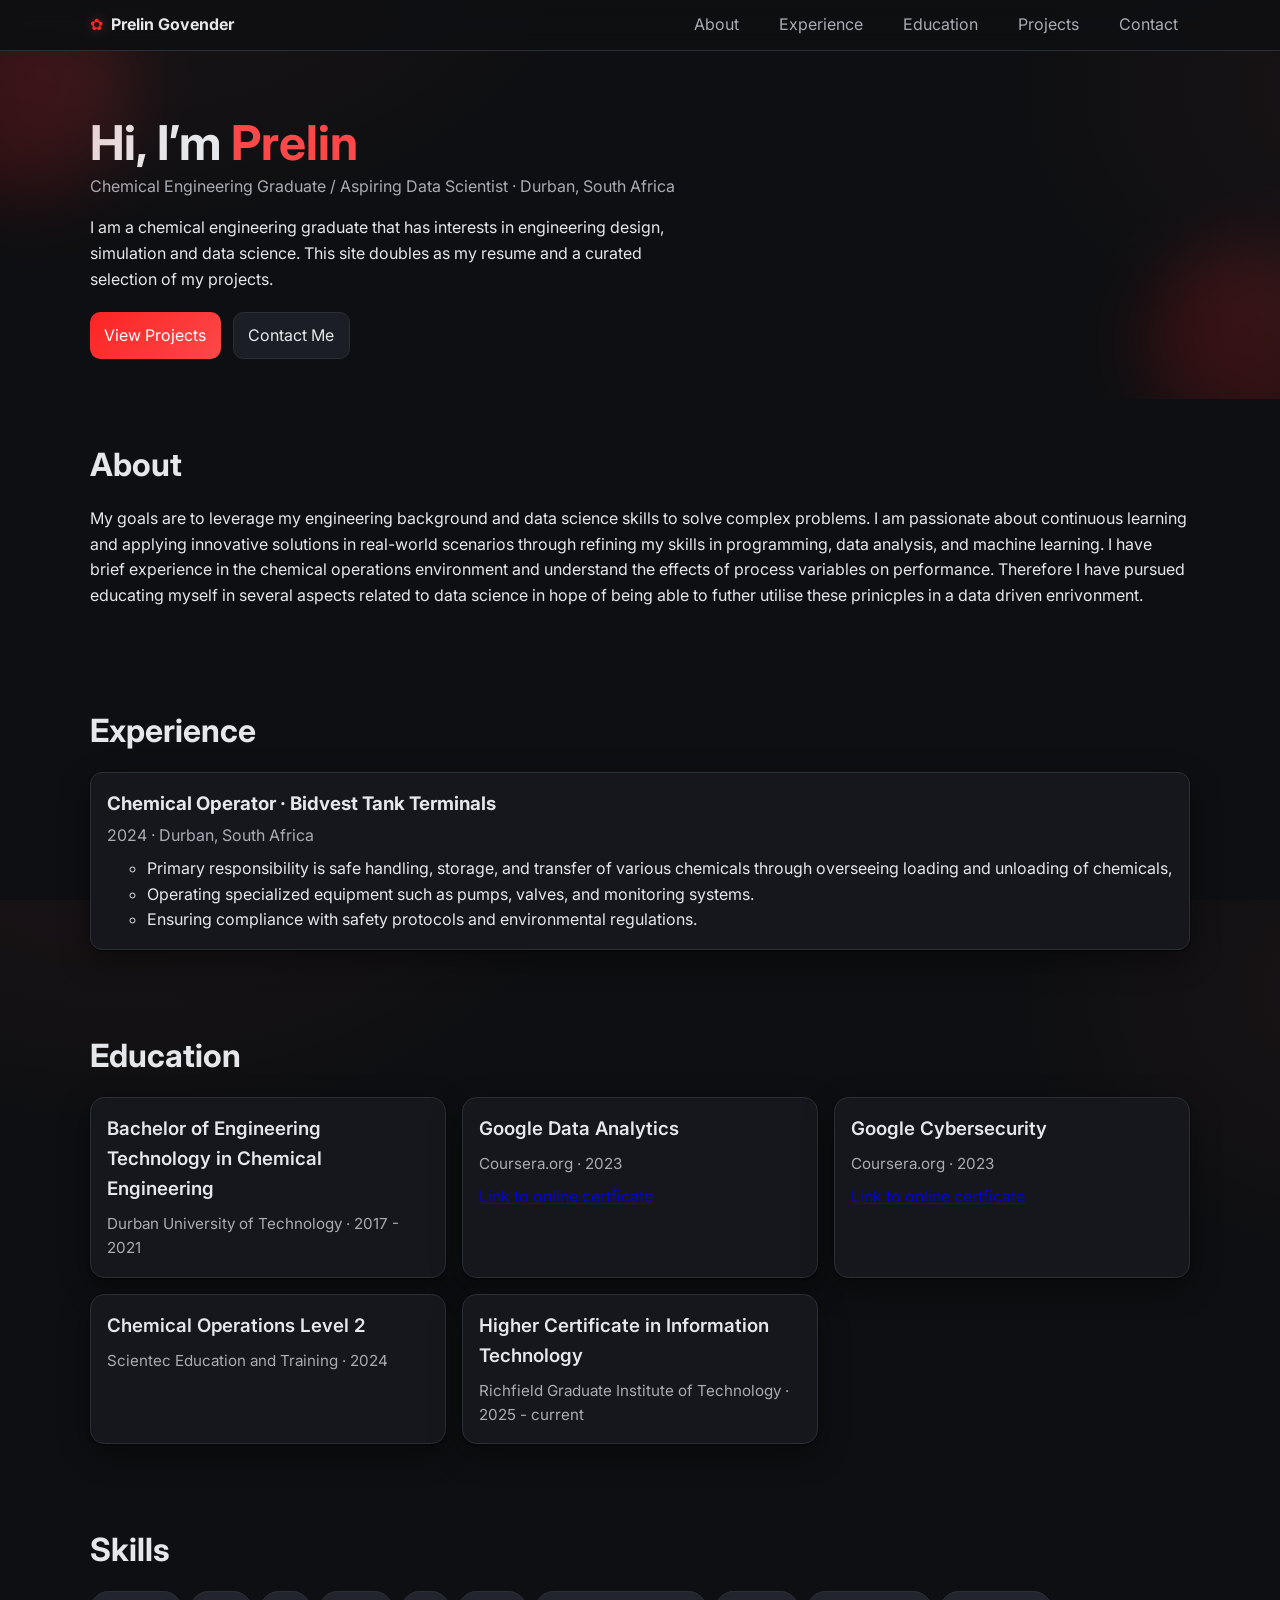
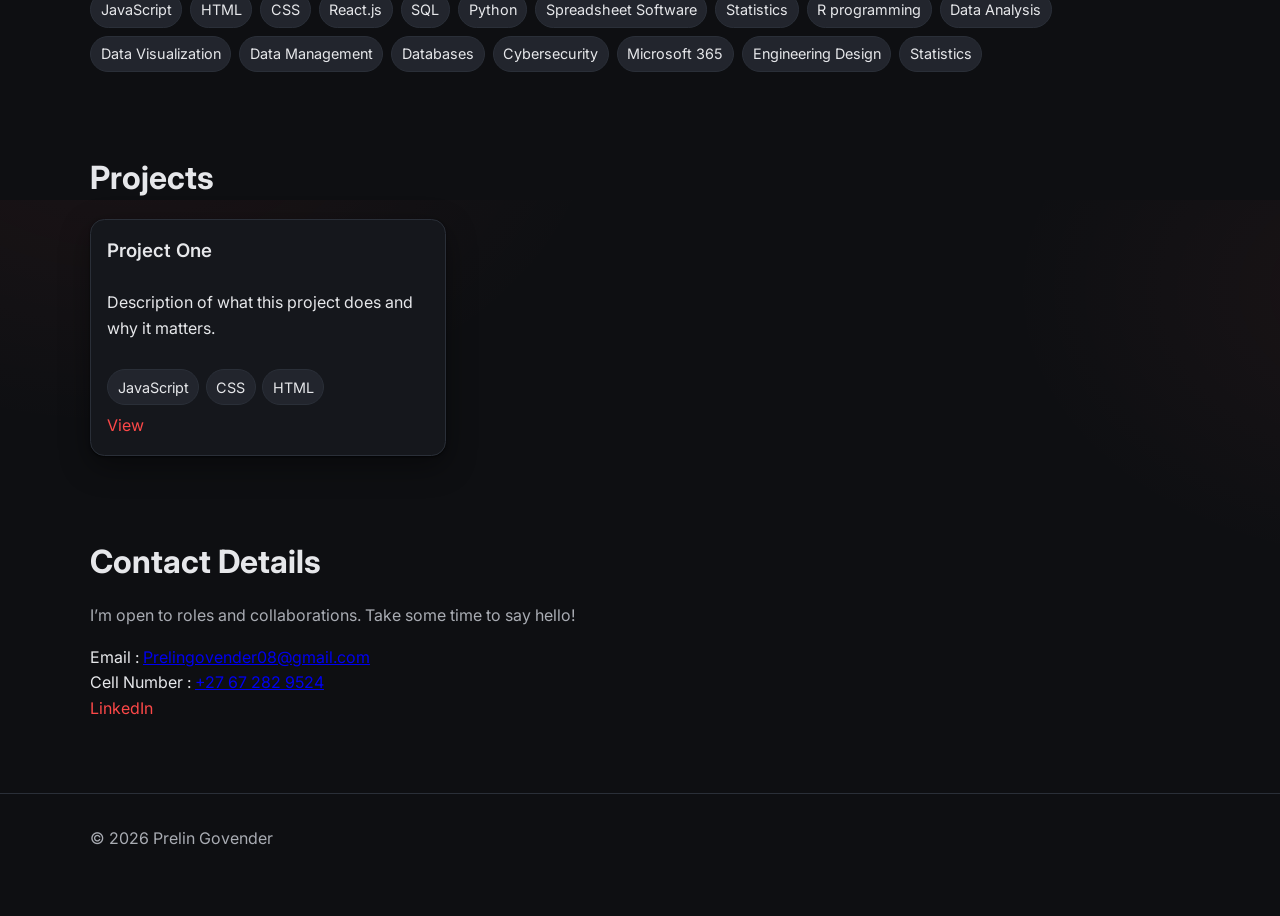
==== index.html @ b4be7add "favicon_update" ====
<!doctype html>
<html lang="en">
  <head>
    <meta charset="utf-8" />
    <meta name="viewport" content="width=device-width, initial-scale=1" />
    <meta name="color-scheme" content="dark light" />
    <title>Portfolio | Resume</title>
    <link rel="preconnect" href="https://fonts.googleapis.com" />
    <link rel="preconnect" href="https://fonts.gstatic.com" crossorigin />
    <link href="https://fonts.googleapis.com/css2?family=Inter:wght@300;400;500;600;700;800;900&display=swap" rel="stylesheet" />
    <link rel="stylesheet" href="styles/style.css" />
    <link rel="icon" type="image/png" href="resources/pglogo.png">
  </head>
  <body>
    <a class="skip-link" href="#main">Skip to content</a>

    <header class="site-header" role="banner">
      <div class="container">
        <div class="brand">
          <span class="brand__mark" aria-hidden="true">✿</span>
          <a href="#" class="brand__name">Prelin Govender</a>
        </div>
        <nav class="nav" aria-label="Primary">
          <button class="nav__toggle" aria-expanded="false" aria-controls="navMenu">Menu</button>
          <ul id="navMenu" class="nav__list" aria-expanded="false">
            <li><a href="#about">About</a></li>
            <li><a href="#experience">Experience</a></li>
            <li><a href="#education">Education</a></li>
            <li><a href="#projects">Projects</a></li>
            <li><a href="#contact">Contact</a></li>
          </ul>
        </nav>
      </div>
    </header>

    <main id="main" class="site-main" tabindex="-1">
      <section class="hero" id="hero" aria-label="Introduction">
        <div class="container">
          <div class="hero__content">
            <h1>Hi, I’m <span class="accent">Prelin</span></h1>
            <p class="subtitle">Chemical Engineering Graduate / Aspiring Data Scientist · Durban, South Africa</p>
            <p class="summary">I am a chemical engineering graduate that has interests in engineering design, simulation and data science. This site doubles as my resume and a curated selection of my projects.</p>
            <div class="hero__cta">
              <a class="btn primary" href="#projects">View Projects</a>
              <a class="btn" href="#contact">Contact Me</a>
            </div>
          </div>
        </div>
      </section>

      <section id="about" class="section about">
        <div class="container">
          <h2>About</h2>
          <p>
            My goals are to leverage my engineering background and data science skills to solve complex problems. 
            I am passionate about continuous learning and applying innovative solutions in real-world scenarios through 
            refining my skills in programming, data analysis, and machine learning. I have brief experience in the chemical 
            operations environment and understand the effects of process variables on performance. Therefore I have pursued 
            educating myself in several aspects related to data science in hope of being able to futher utilise these prinicples 
            in a data driven enrivonment.
          </p>
        </div>
      </section>

      <section id="experience" class="section experience">
        <div class="container">
          <h2>Experience</h2>
          <ul class="timeline" id="experience-list">
                        <li class="timeline__item">
              <div class="timeline__meta">
                <h3>Chemical Operator · Bidvest Tank Terminals</h3>
                <p class="muted">2024 · Durban, South Africa</p>
              </div>
              <div class="timeline__body">
                <ul>
                  <li>Primary responsibility is safe handling, storage, and transfer of various chemicals through overseeing loading and unloading of 
                    chemicals,</li>
                  <li>Operating specialized equipment such as pumps, valves, and monitoring systems.</li>
                  <li>Ensuring compliance with safety protocols and environmental regulations.</li>
                </ul>
              </div>
            </li>
          </ul>
        </div>
      </section>

      <section id="education" class="section education">
        <div class="container">
          <div class="section__header">
            <h2>Education</h2>
          </div>
          <ul class="cards" id="education-list">
            <li class="card">
              <h3 class="card__title">Bachelor of Engineering Technology in Chemical Engineering</h3>
              <div class="card__meta">Durban University of Technology · 2017 - 2021</div>
            </li>
            <li class="card">
              <h3 class="card__title">Google Data Analytics</h3>
              <div class="card__meta">Coursera.org · 2023</div>
              <a href = "https://coursera.org/share/3fff1cadf4244ac0c84a79e28ade440d" target = "_blank">Link to online certficate</a>
            </li>
            <li class="card">
              <h3 class="card__title">Google Cybersecurity</h3>
              <div class="card__meta">Coursera.org · 2023</div>
              <a href = "https://coursera.org/share/6d0e8db7464a2d89652a6affb3ff6e20" target = "_blank">Link to online certficate</a>
            </li>
            <li class="card">
              <h3 class="card__title">Chemical Operations Level 2</h3>
              <div class="card__meta">Scientec Education and Training · 2024</div>
            </li>
            <li class="card">
              <h3 class="card__title">Higher Certificate in Information Technology</h3>
              <div class="card__meta">Richfield Graduate Institute of Technology · 2025 - current</div>
            </li>
          </ul>
                  </div>
      </section>

      <section id="skills" class="section skills">
        <div class="container">
          <h2>Skills</h2>
          <ul class="chipset">
            <li class="chip">JavaScript</li>
            <li class="chip">HTML</li>
            <li class="chip">CSS</li>
            <li class="chip">React.js</li>
            <li class="chip">SQL</li>
            <li class="chip">Python</li>
            <li class="chip">Spreadsheet Software</li>
            <li class="chip">Statistics</li>
            <li class="chip">R programming</li>
            <li class="chip">Data Analysis</li>
            <li class="chip">Data Visualization</li>
            <li class="chip">Data Management</li>
            <li class="chip">Databases</li>
            <li class="chip">Cybersecurity</li>
            <li class="chip">Microsoft 365</li>
            <li class="chip">Engineering Design</li>
            <li class="chip">Statistics</li>

          </ul>
        </div>
      </section>

      <section id="projects" class="section projects">
        <div class="container">
          <div class="section__header">
            <h2>Projects</h2>
          </div>
          <div class="grid" id="projects-grid">
            <article class="card">
              <h3 class="card__title">Project One</h3>
              <p>Description of what this project does and why it matters.</p>
              <div class="card__tags">
                <span class="chip">JavaScript</span>
                <span class="chip">CSS</span>
                <span class="chip">HTML</span>
              </div>
              <div><a class="link" href="#" target="_blank" rel="noopener">View</a></div>
            </article>
          </div>
                  </div>
      </section>

      <section id="contact" class="section contact">
        <div class="container">
          <h2>Contact Details</h2>
          <p class="muted">I’m open to roles and collaborations. Take some time to say hello!</p>
          <ul class="contact-list">
            <li>Email : <a href="mailto:prelingovender08@gmail.com">Prelingovender08@gmail.com</a></li>
            <li>Cell Number : <a href="tel:+27672829524">+27 67 282 9524</a></li>
            <li><a href="https://www.linkedin.com/in/prelin-govender-8572bbb1" target="_blank" rel="noopener" class="link">LinkedIn</a></li>
          </ul>
        </div>
      </section>
    </main>

    <footer class="site-footer">
      <div class="container">
        <p class="muted">© <span id="year"></span> Prelin Govender</p>
      </div>
    </footer>

    <script src="scripts/script.js" defer></script>
  </body>
</html>
---- styles/style.css ----
/* Simplified theme keeping the same general look */
:root {
  --bg: #0e0f12;
  --surface: #15171c;
  --surface-2: #1b1e24;
  --text: #e6e7ea;
  --muted: #a9acb3;
  --accent: #fc2424;
  --accent-2: #fc4848;
  --border: #2a2f38;
  --chip: #22252d;
  --warning: #f1c40f;
  --shadow: 0 10px 30px rgba(0, 0, 0, 0.4), 0 1px 2px rgba(0, 0, 0, 0.6);
}

* { box-sizing: border-box; }
html, body { height: 100%; }
html { scroll-behavior: smooth; }

body {
  margin: 0;
  font-family: 'Inter', system-ui, -apple-system, Segoe UI, Roboto, Ubuntu, Cantarell, Noto Sans, Helvetica, Arial, 'Apple Color Emoji', 'Segoe UI Emoji';
  background:
    radial-gradient(1200px 800px at 10% -10%, rgba(255, 100, 100, 0.06), transparent 40%),
    radial-gradient(1000px 700px at 110% 10%, rgba(255, 100, 100, 0.05), transparent 40%),
    var(--bg);
  color: var(--text);
  line-height: 1.6;
}

img { max-width: 100%; display: block; }

.container { width: min(1100px, 92%); margin: 0 auto; }

.skip-link {
  position: absolute; left: -999px; top: auto; width: 1px; height: 1px; overflow: hidden;
}
.skip-link:focus {
  left: 1rem; top: 1rem; width: auto; height: auto; background: var(--surface);
  color: var(--text); padding: .5rem .75rem; border-radius: .5rem; box-shadow: var(--shadow);
}

/* Header */
.site-header {
  position: sticky; top: 0; z-index: 1000;
  backdrop-filter: saturate(150%) blur(10px);
  background: rgba(14, 15, 18, 0.8);
  border-bottom: 1px solid var(--border);
}
.site-header .container { display: flex; align-items: center; justify-content: space-between; padding: .75rem 0; }
.brand { display: flex; align-items: center; gap: .5rem; font-weight: 700; }
.brand__name { color: var(--text); text-decoration: none; }
.brand__mark { color: var(--accent); filter: drop-shadow(0 0 6px rgba(255,100,100,.35)); }

.nav__toggle { display: none; }
.nav__list { display: flex; gap: 1rem; list-style: none; margin: 0; padding: 0; }
.nav__list a { color: var(--muted); text-decoration: none; padding: .5rem .75rem; border-radius: .5rem; }
.nav__list a:hover, .nav__list a:focus { background: var(--surface-2); color: var(--text); }

@media (max-width: 760px) {
  .nav__toggle { display: inline-flex; align-items: center; gap: .5rem; background: var(--surface-2); color: var(--text); border: 1px solid var(--border); border-radius: .5rem; padding: .5rem .75rem; }
  .nav__list { position: absolute; right: 4%; top: 56px; flex-direction: column; background: var(--surface); border: 1px solid var(--border); border-radius: .75rem; padding: .5rem; display: none; width: 240px; box-shadow: var(--shadow); }
  .nav__list[aria-expanded="true"] { display: flex; }
}

/* Hero */
.hero { position: relative; padding: 4rem 0 2.5rem; overflow: hidden; }
.hero__content h1 { font-size: clamp(1.8rem, 2vw + 1.6rem, 3rem); line-height: 1.15; margin: 0; }
.subtitle { margin: .25rem 0 1rem; color: var(--muted); }
.summary { color: var(--text); max-width: 60ch; }
.hero__cta { margin-top: 1.25rem; display: flex; gap: .75rem; flex-wrap: wrap; }

/* Decorative red accents */
.hero::before,
.hero::after {
  content: ""; position: absolute; width: 220px; height: 220px;
  background:
    radial-gradient(circle at 30% 30%, var(--accent), transparent 60%),
    radial-gradient(circle at 70% 30%, var(--accent-2), transparent 60%),
    radial-gradient(circle at 50% 70%, var(--accent), transparent 60%);
  filter: blur(32px) saturate(120%);
  opacity: .18; border-radius: 50%;
}
.hero::before { left: -80px; top: -60px; transform: rotate(25deg); }
.hero::after { right: -80px; bottom: -60px; transform: rotate(-25deg); }

/* Sections */
.section { padding: 2.5rem 0; }
.section h2 { font-size: clamp(1.4rem, 1vw + 1.2rem, 2rem); margin: 0 0 1rem; }
.section__header { display: flex; align-items: baseline; justify-content: space-between; gap: 1rem; flex-wrap: wrap; }
.section__actions { margin-top: 1rem; }

/* Buttons */
.btn { background: var(--surface-2); color: var(--text); border: 1px solid var(--border); padding: .6rem .9rem; border-radius: .65rem; text-decoration: none; display: inline-flex; align-items: center; gap: .5rem; cursor: pointer; }
.btn:hover { background: #1e222a; }
.btn.primary { background: linear-gradient(135deg, var(--accent), var(--accent-2)); border: none; color: #fff; }
.btn.outline { background: transparent; border: 1px solid var(--border); }

/* Timeline */
.timeline { list-style: none; margin: 0; padding: 0; display: grid; gap: 1rem; }
.timeline__item { background: var(--surface); border: 1px solid var(--border); border-radius: .75rem; padding: 1rem; box-shadow: var(--shadow); }
.timeline__meta h3 { margin: 0 0 .25rem; }
.timeline__meta .muted { color: var(--muted); margin: 0 0 .5rem; }

/* Cards / Grid */
.cards, .grid { display: grid; grid-template-columns: repeat(auto-fill, minmax(320px, 1fr)); gap: 1rem; }
.cards { list-style: none; margin: 0; padding: 0; }
.card { background: var(--surface); border: 1px solid var(--border); border-radius: .9rem; padding: 1rem; box-shadow: var(--shadow); display: flex; flex-direction: column; gap: .5rem; }
.card .card__title { margin: 0; font-weight: 600; }
.card .card__meta { color: var(--muted); font-size: .95rem; }
.card .card__tags { margin-top: .25rem; display: flex; flex-wrap: wrap; gap: .4rem; }

/* Chips */
.chipset { list-style: none; margin: 0; padding: 0; display: flex; flex-wrap: wrap; gap: .5rem; }
.chip { background: var(--chip); color: var(--text); border: 1px solid var(--border); padding: .35rem .6rem; border-radius: 999px; font-size: .9rem; }

/* Contact */
.contact-list { list-style: none; margin: 0; padding: 0; gap: .75rem; }
.link { color: var(--accent-2); text-decoration: none; }
.link:hover { text-decoration: underline; }

/* Footer */
.site-footer { border-top: 1px solid var(--border); padding: 1rem 0 3rem; margin-top: 2rem; }
.muted { color: var(--muted); }
.accent { color: var(--accent-2); }

/* NoScript message */
.noscript { background: var(--warning); color: #1a1a1a; padding: .75rem; border-radius: .5rem; margin: 1rem auto; }
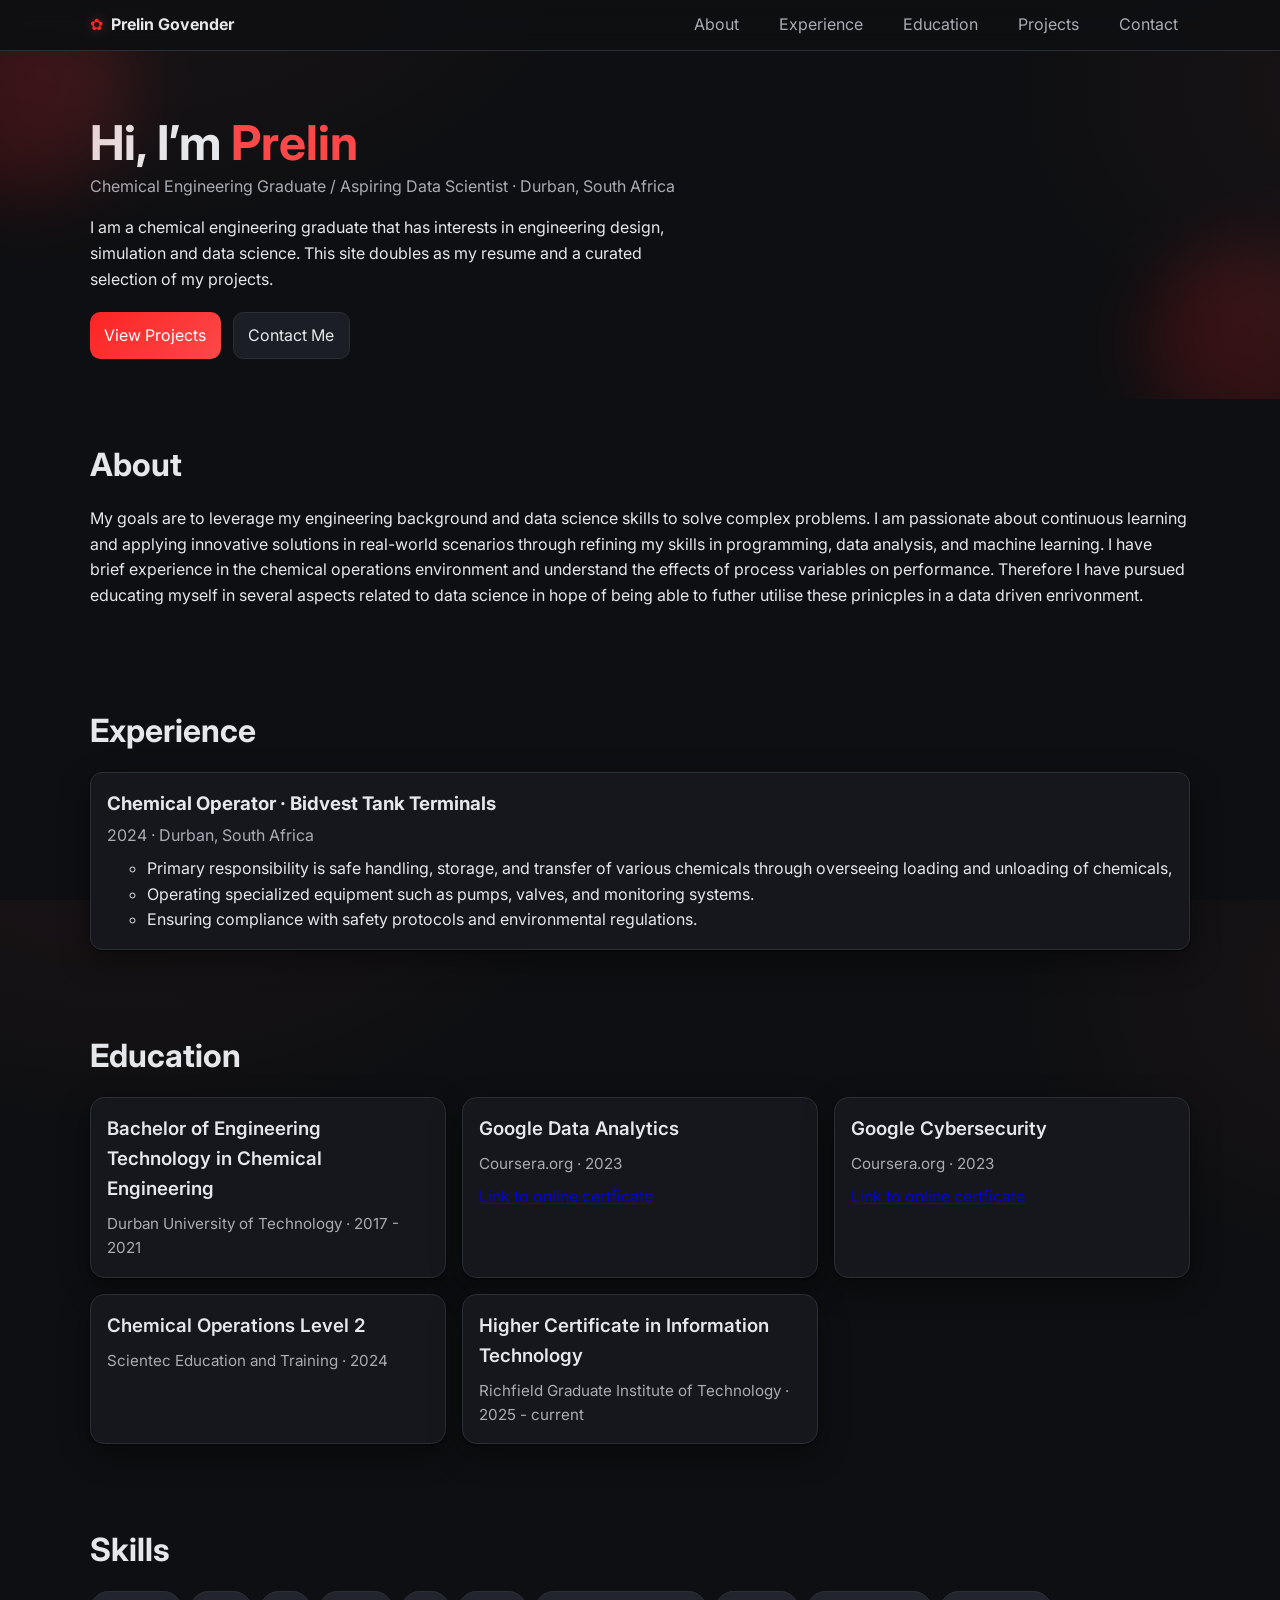
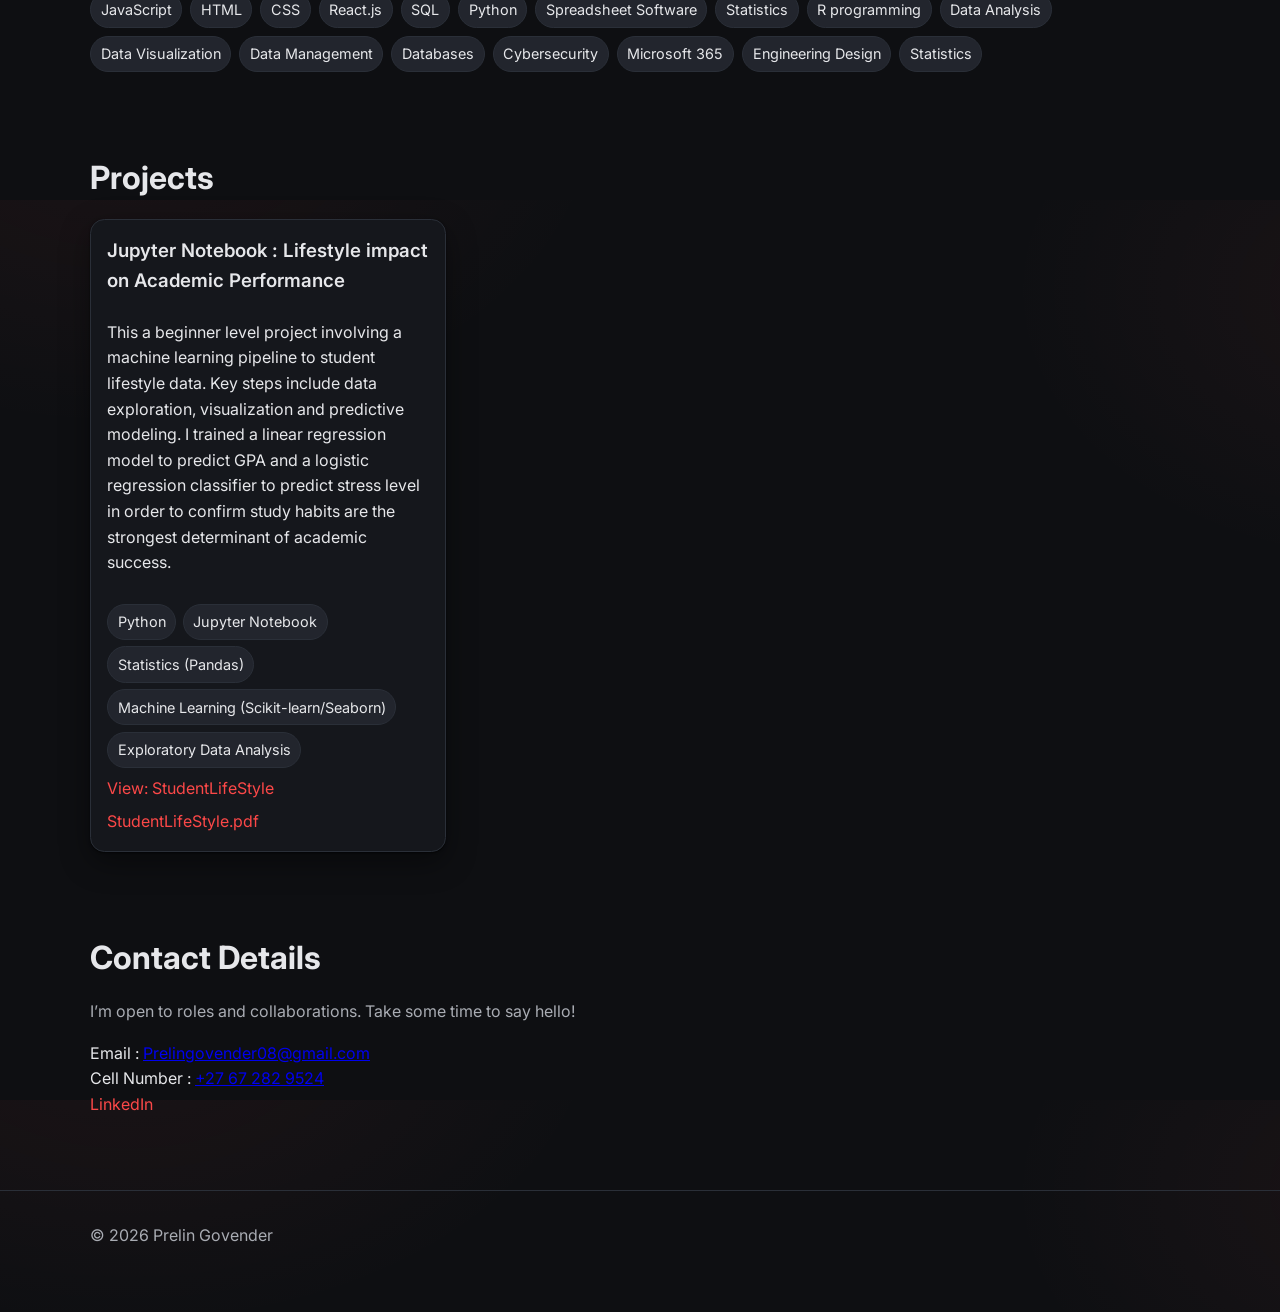
==== commit f9e132a4: "proj1_launch" ====
--- a/index.html
+++ b/index.html
@@ -9,7 +9,7 @@
     <link rel="preconnect" href="https://fonts.gstatic.com" crossorigin />
     <link href="https://fonts.googleapis.com/css2?family=Inter:wght@300;400;500;600;700;800;900&display=swap" rel="stylesheet" />
     <link rel="stylesheet" href="styles/style.css" />
-    <link rel="icon" type="image/png" href="resources/pglogo.png">
+    <link rel="icon" type="image/png" href="resources/logo.png" />
   </head>
   <body>
     <a class="skip-link" href="#main">Skip to content</a>
@@ -149,14 +149,19 @@
           </div>
           <div class="grid" id="projects-grid">
             <article class="card">
-              <h3 class="card__title">Project One</h3>
-              <p>Description of what this project does and why it matters.</p>
+              <h3 class="card__title">Jupyter Notebook : Lifestyle impact on Academic Performance</h3>
+              <p>This a beginner level project involving a machine learning pipeline to student lifestyle data. Key steps include data exploration, visualization and predictive modeling. 
+                I trained a linear regression model to predict GPA and a logistic regression classifier to predict stress level in order to confirm study habits are the strongest determinant of academic 
+                success.</p>
               <div class="card__tags">
-                <span class="chip">JavaScript</span>
-                <span class="chip">CSS</span>
-                <span class="chip">HTML</span>
+                <span class="chip">Python</span>
+                <span class="chip">Jupyter Notebook</span>
+                <span class="chip">Statistics (Pandas)</span>
+                <span class="chip">Machine Learning (Scikit-learn/Seaborn)</span>
+                <span class="chip">Exploratory Data Analysis</span>
               </div>
-              <div><a class="link" href="#" target="_blank" rel="noopener">View</a></div>
+              <div><a class="link" href="/pages/StudentLifestyle.html" target="_blank" rel="noopener">View: StudentLifeStyle</a></div>
+              <div><a class="link" href="resources/PG.StudentLifestyle.pdf" target="_blank" rel="noopener">StudentLifeStyle.pdf</a></div>
             </article>
           </div>
                   </div>
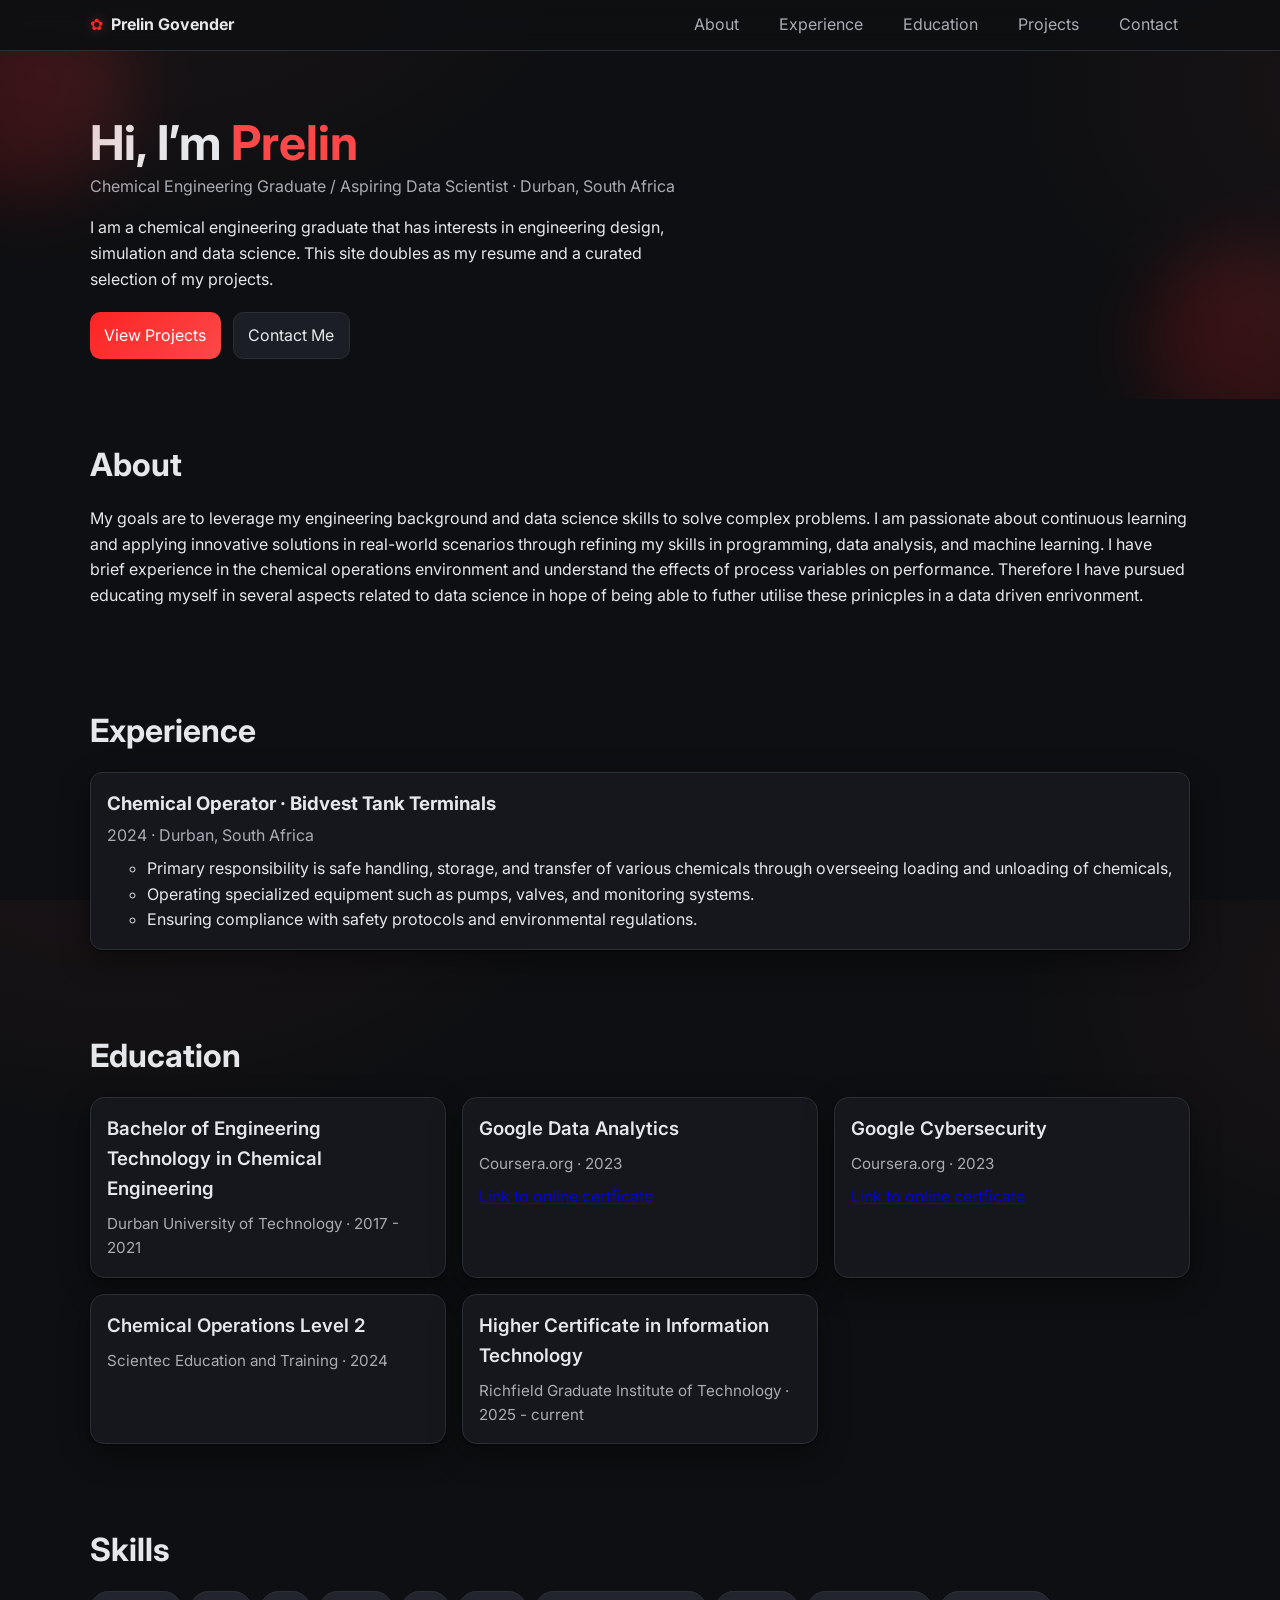
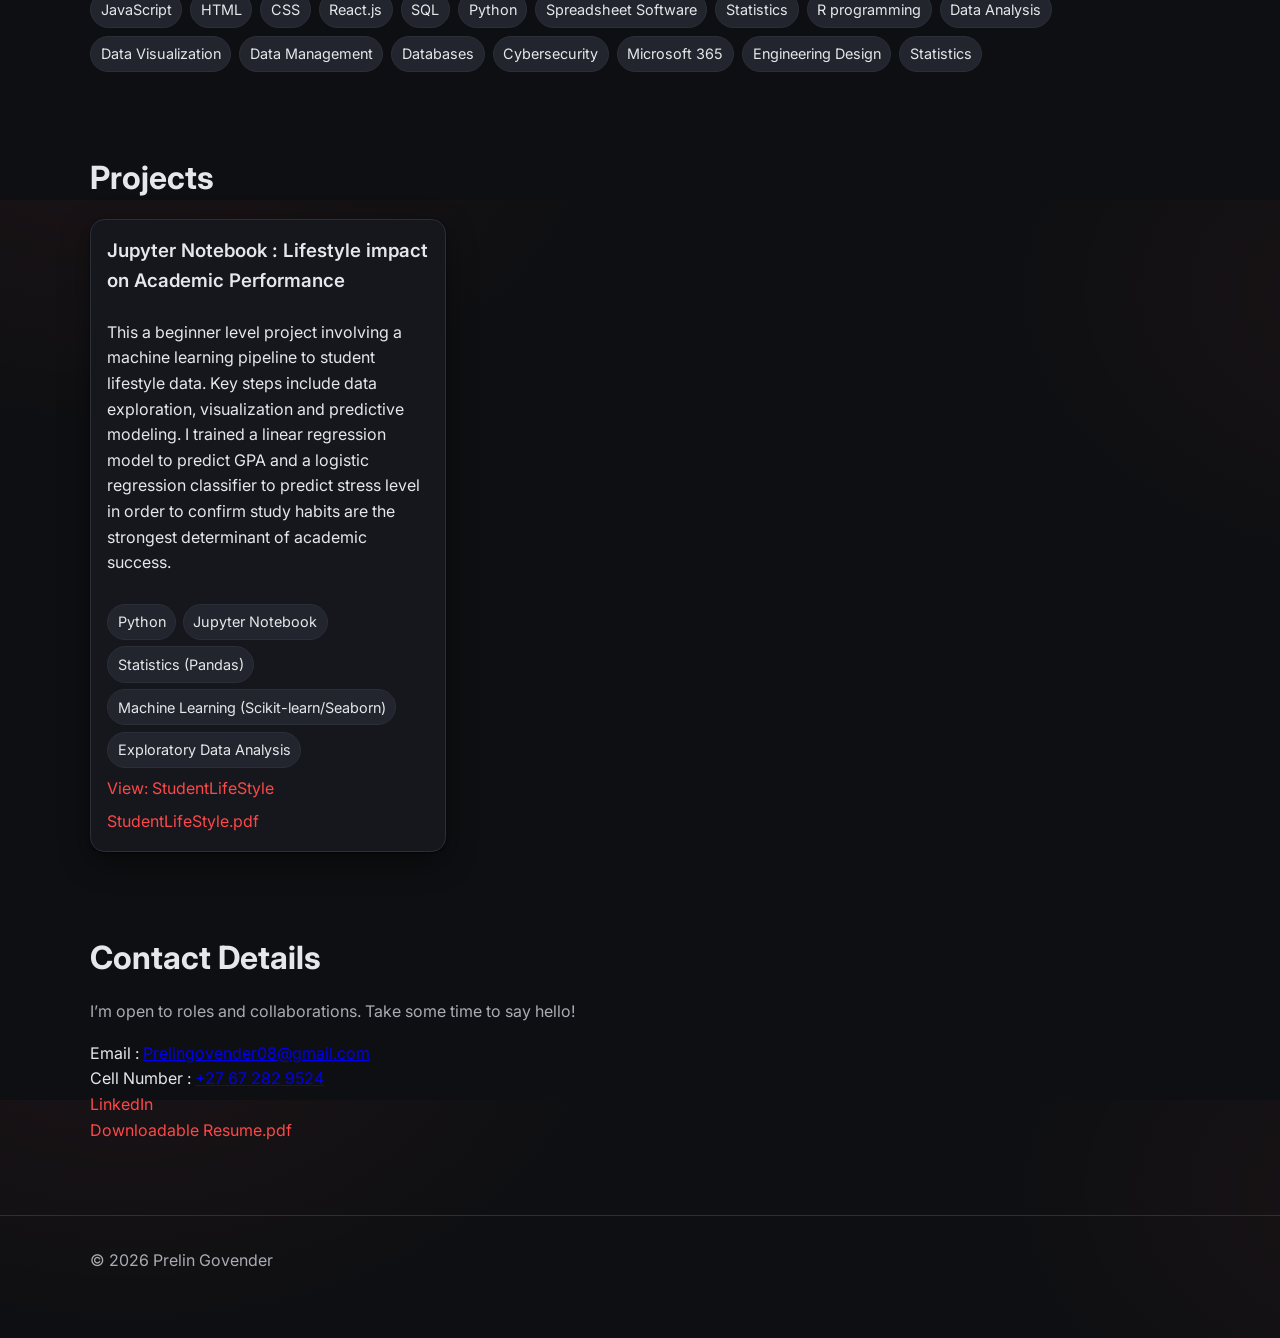
==== commit 0b2936d5: "resume_added" ====
--- a/index.html
+++ b/index.html
@@ -160,7 +160,7 @@
                 <span class="chip">Machine Learning (Scikit-learn/Seaborn)</span>
                 <span class="chip">Exploratory Data Analysis</span>
               </div>
-              <div><a class="link" href="/pages/StudentLifestyle.html" target="_blank" rel="noopener">View: StudentLifeStyle</a></div>
+              <div><a class="link" href="pages/StudentLifestyle.html" target="_blank" rel="noopener">View: StudentLifeStyle</a></div>
               <div><a class="link" href="resources/PG.StudentLifestyle.pdf" target="_blank" rel="noopener">StudentLifeStyle.pdf</a></div>
             </article>
           </div>
@@ -175,6 +175,7 @@
             <li>Email : <a href="mailto:prelingovender08@gmail.com">Prelingovender08@gmail.com</a></li>
             <li>Cell Number : <a href="tel:+27672829524">+27 67 282 9524</a></li>
             <li><a href="https://www.linkedin.com/in/prelin-govender-8572bbb1" target="_blank" rel="noopener" class="link">LinkedIn</a></li>
+            <li><a class="link" href="resources/pgcv2025.4.pdf" target="_blank" rel="noopener">Downloadable Resume.pdf</a></li>
           </ul>
         </div>
       </section>
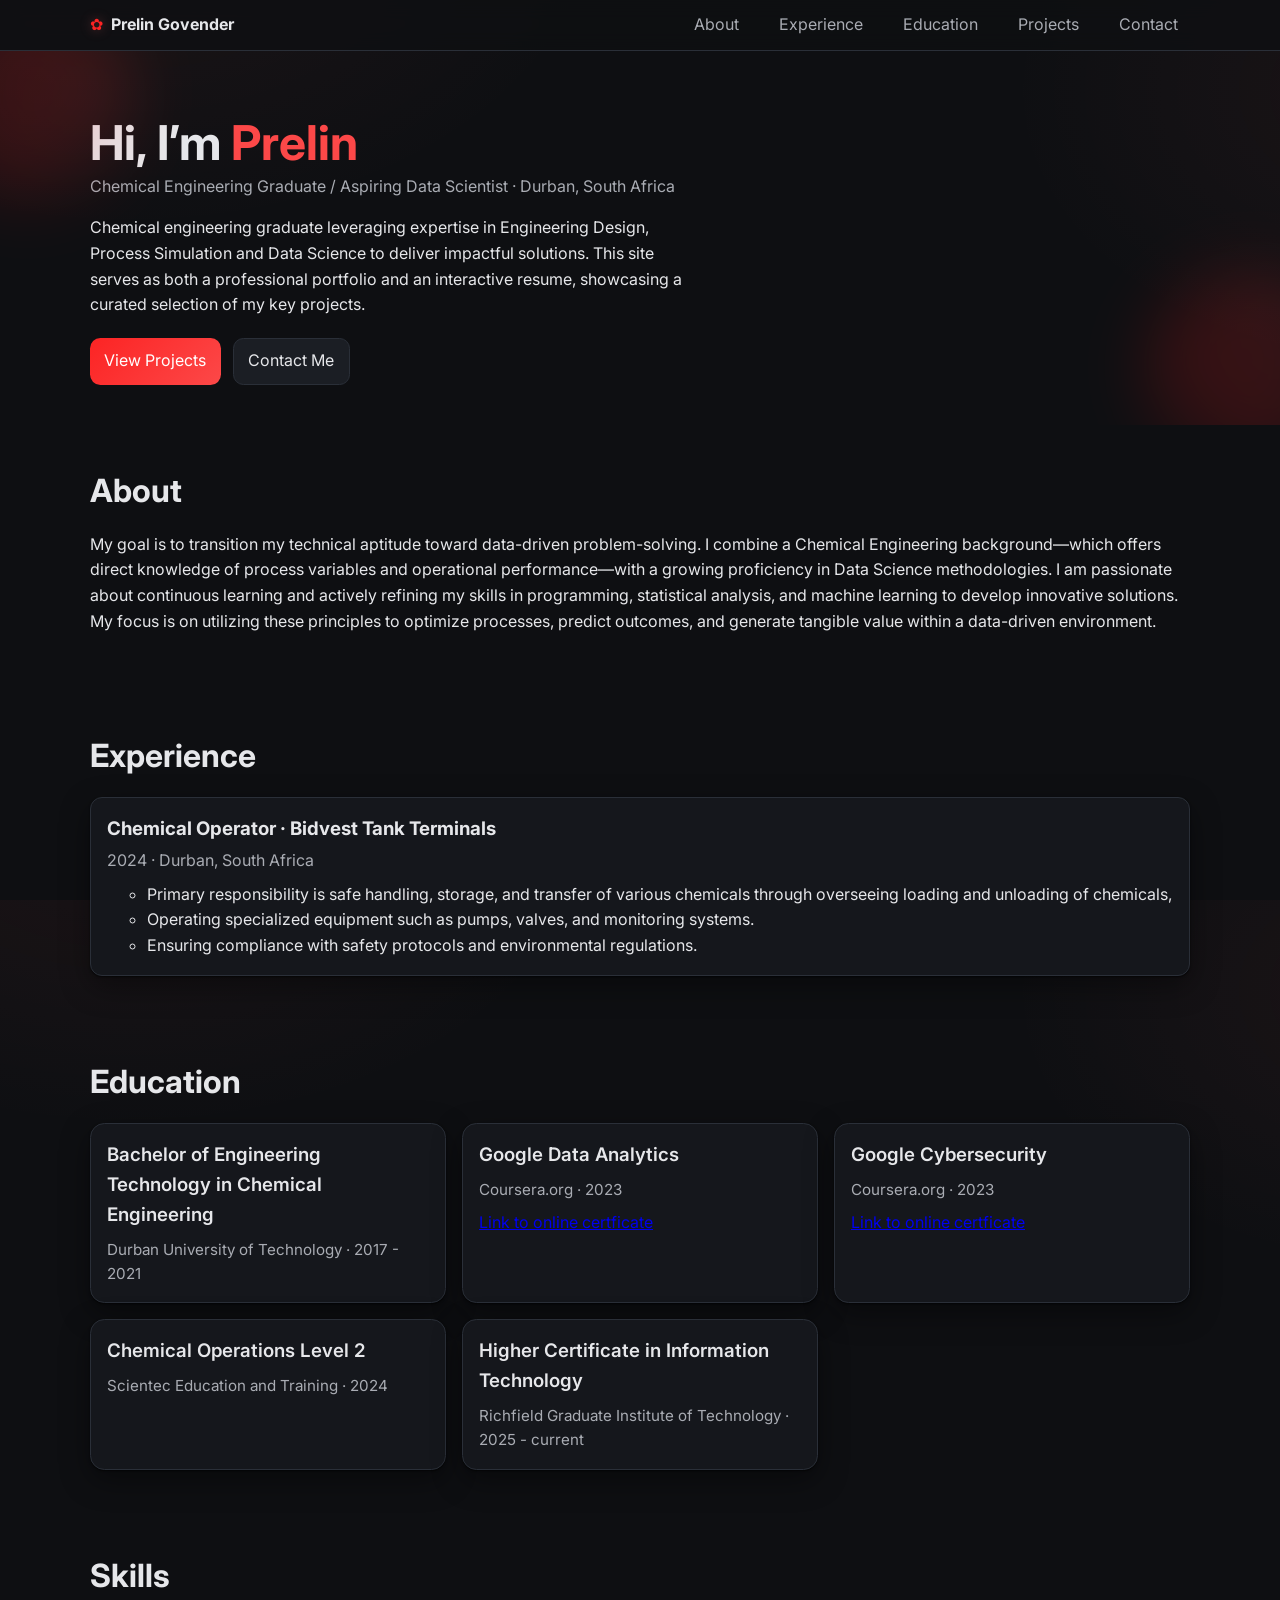
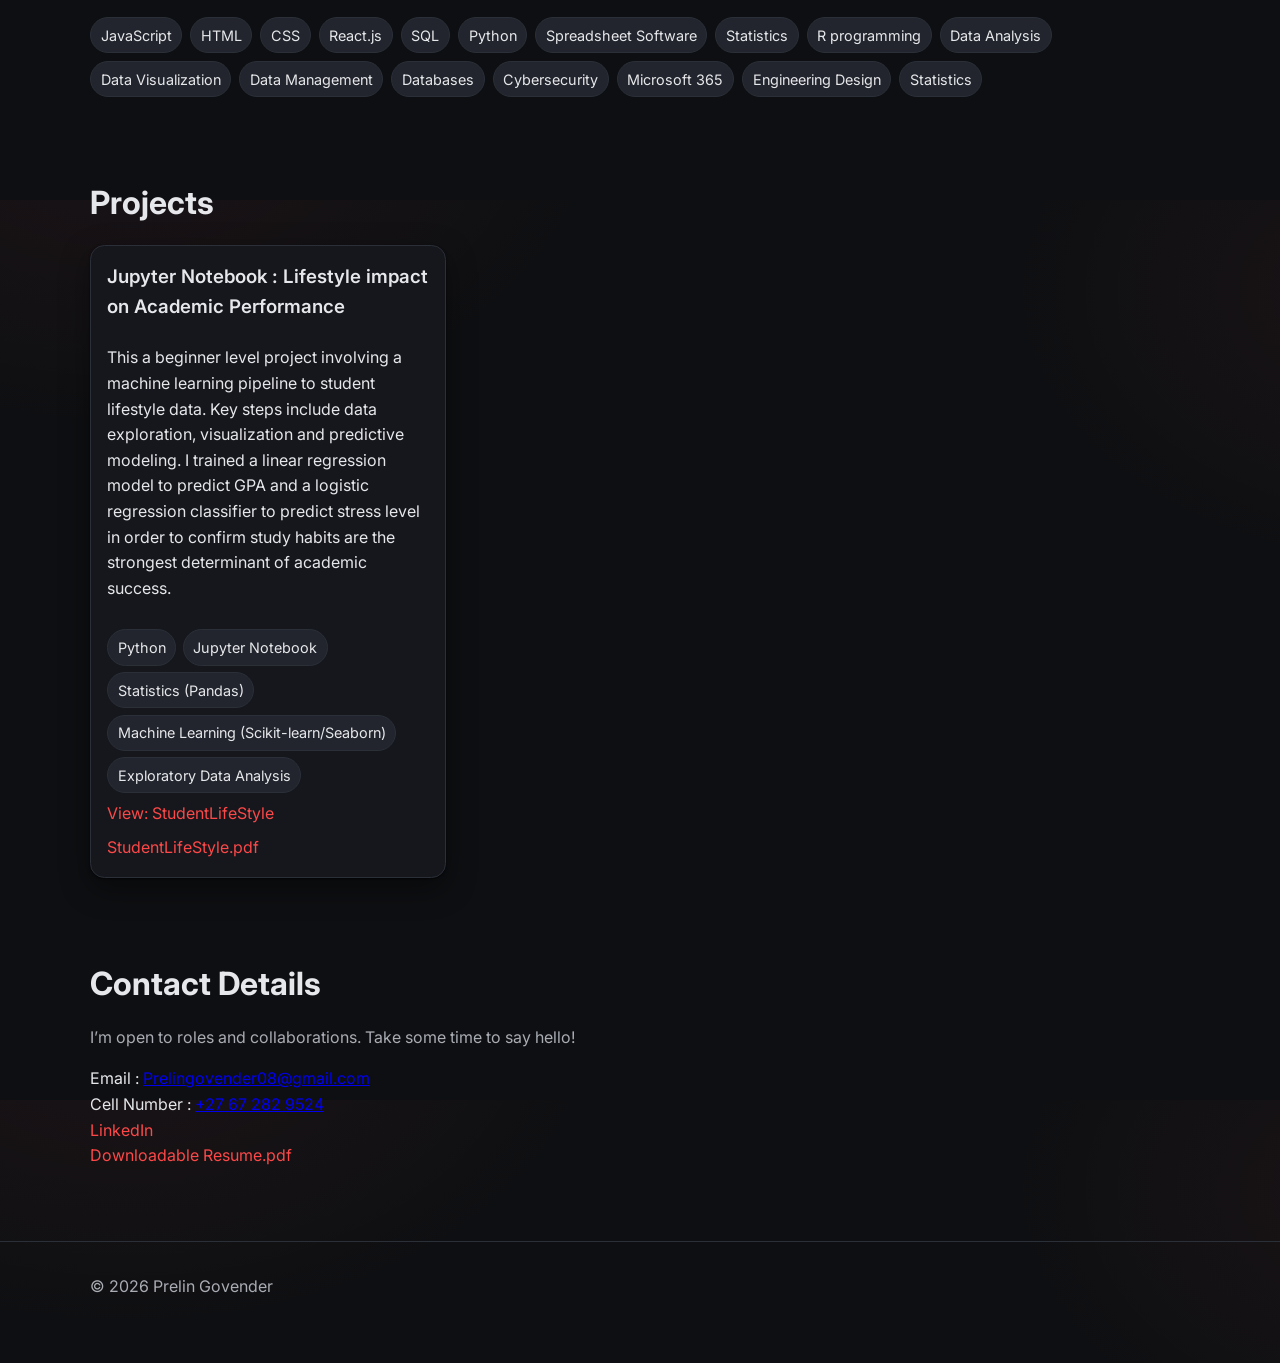
==== commit a3f45f3f: "summary/aboutme_update" ====
--- a/index.html
+++ b/index.html
@@ -39,7 +39,10 @@
           <div class="hero__content">
             <h1>Hi, I’m <span class="accent">Prelin</span></h1>
             <p class="subtitle">Chemical Engineering Graduate / Aspiring Data Scientist · Durban, South Africa</p>
-            <p class="summary">I am a chemical engineering graduate that has interests in engineering design, simulation and data science. This site doubles as my resume and a curated selection of my projects.</p>
+            <p class="summary">Chemical engineering graduate leveraging expertise in Engineering Design, Process Simulation and Data Science 
+              to deliver impactful solutions. This site serves as both a professional portfolio and an interactive resume, showcasing a curated 
+              selection of my key projects.
+            </p>
             <div class="hero__cta">
               <a class="btn primary" href="#projects">View Projects</a>
               <a class="btn" href="#contact">Contact Me</a>
@@ -52,12 +55,11 @@
         <div class="container">
           <h2>About</h2>
           <p>
-            My goals are to leverage my engineering background and data science skills to solve complex problems. 
-            I am passionate about continuous learning and applying innovative solutions in real-world scenarios through 
-            refining my skills in programming, data analysis, and machine learning. I have brief experience in the chemical 
-            operations environment and understand the effects of process variables on performance. Therefore I have pursued 
-            educating myself in several aspects related to data science in hope of being able to futher utilise these prinicples 
-            in a data driven enrivonment.
+            My goal is to transition my technical aptitude toward data-driven problem-solving. I combine a Chemical Engineering background—which 
+            offers direct knowledge of process variables and operational performance—with a growing proficiency in Data Science methodologies.
+            I am passionate about continuous learning and actively refining my skills in programming, statistical analysis, and machine learning 
+            to develop innovative solutions. My focus is on utilizing these principles to optimize processes, predict outcomes, and generate tangible 
+            value within a data-driven environment.
           </p>
         </div>
       </section>
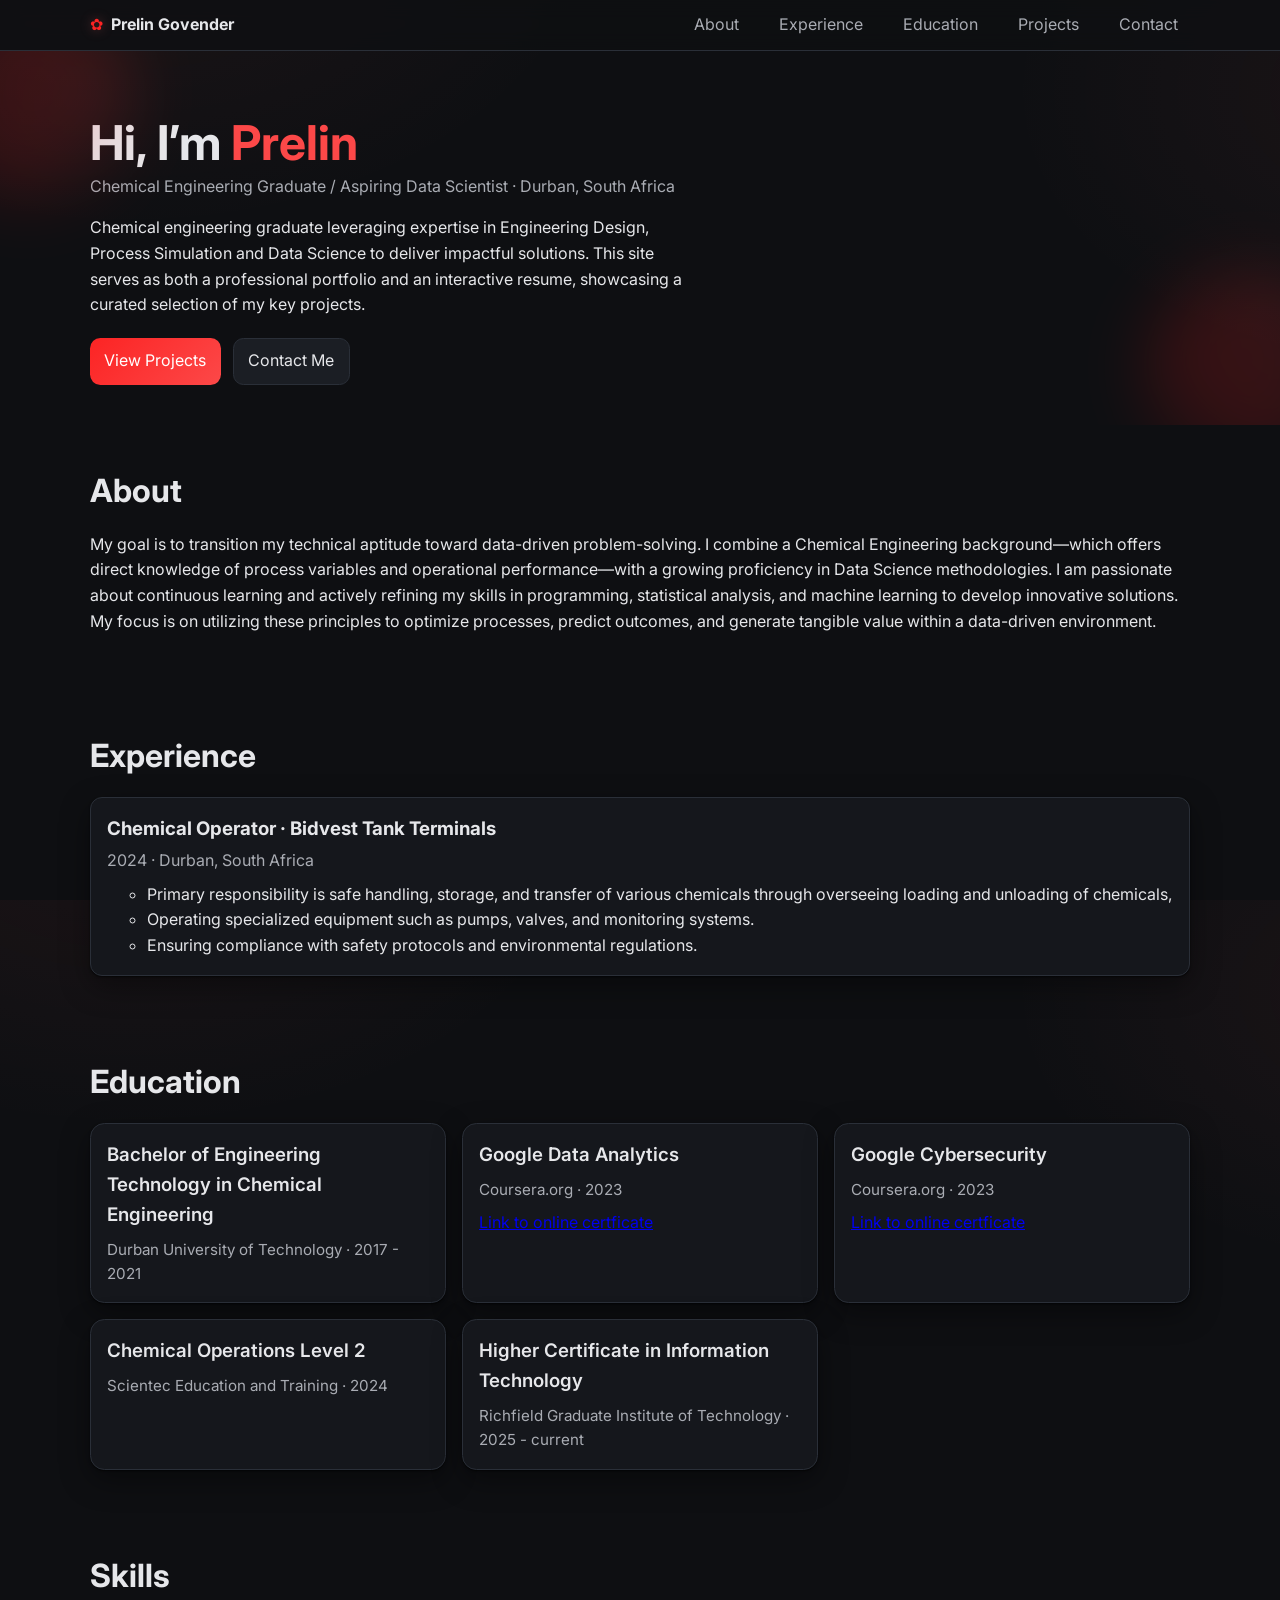
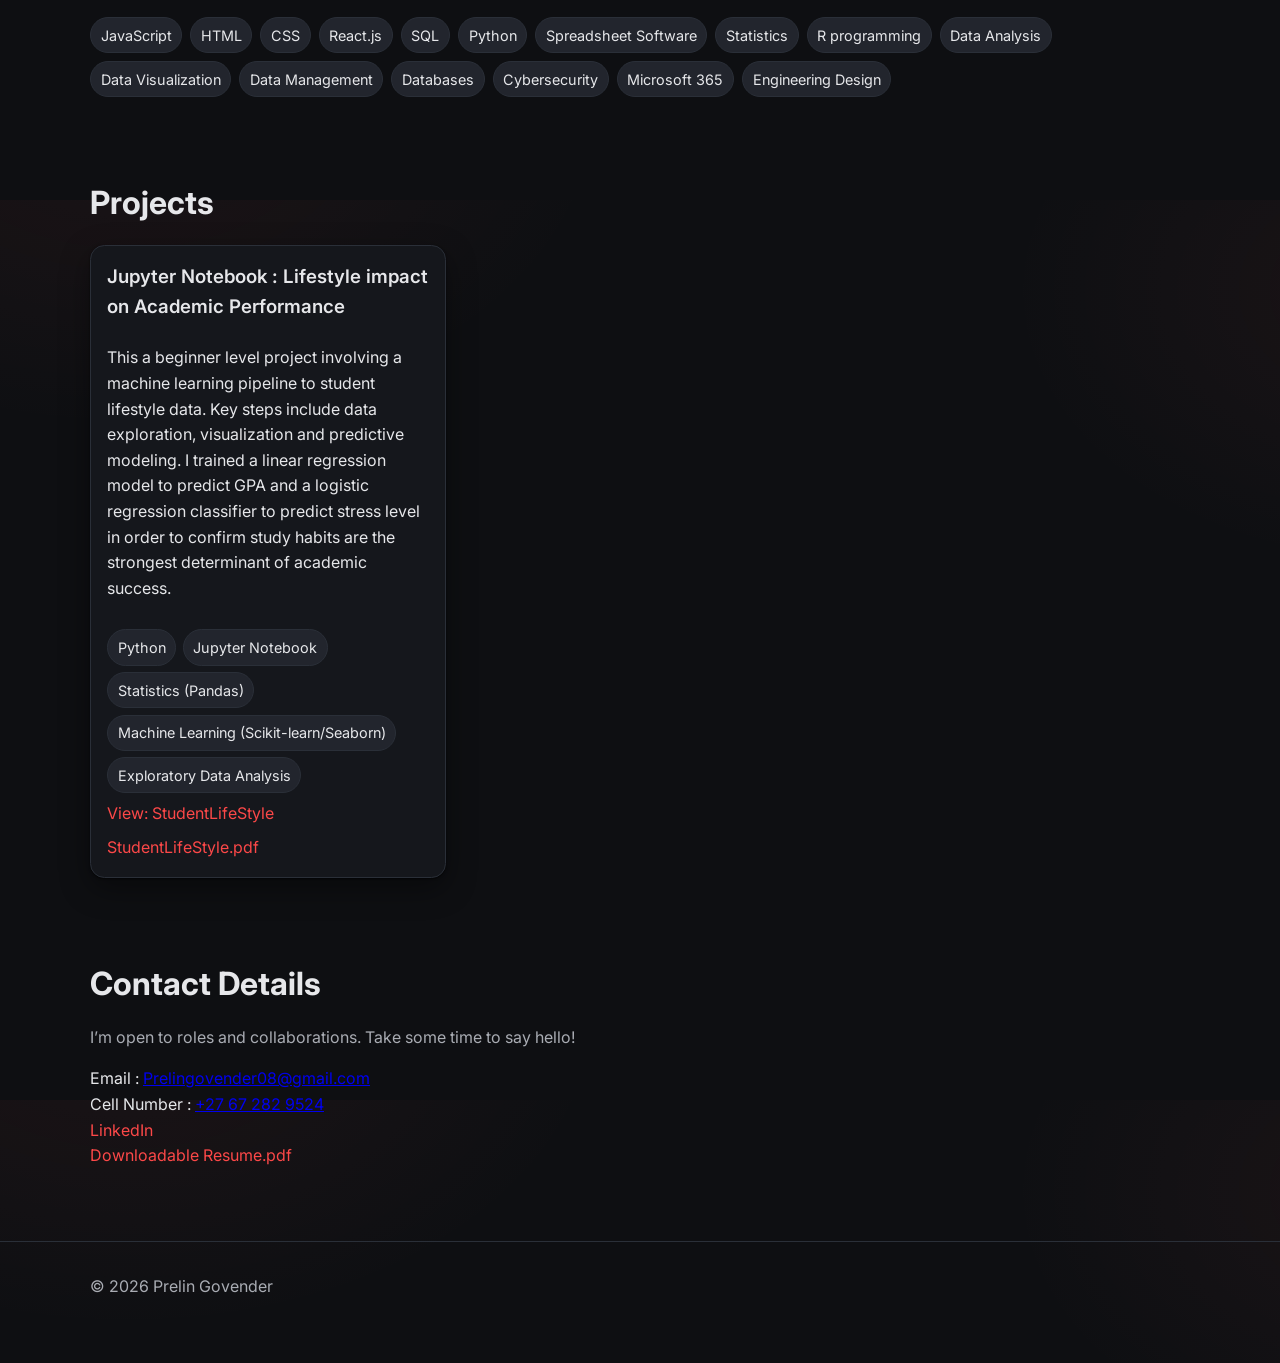
==== commit 86a0ba12: "skills_update" ====
--- a/index.html
+++ b/index.html
@@ -138,7 +138,7 @@
             <li class="chip">Cybersecurity</li>
             <li class="chip">Microsoft 365</li>
             <li class="chip">Engineering Design</li>
-            <li class="chip">Statistics</li>
+            
 
           </ul>
         </div>
